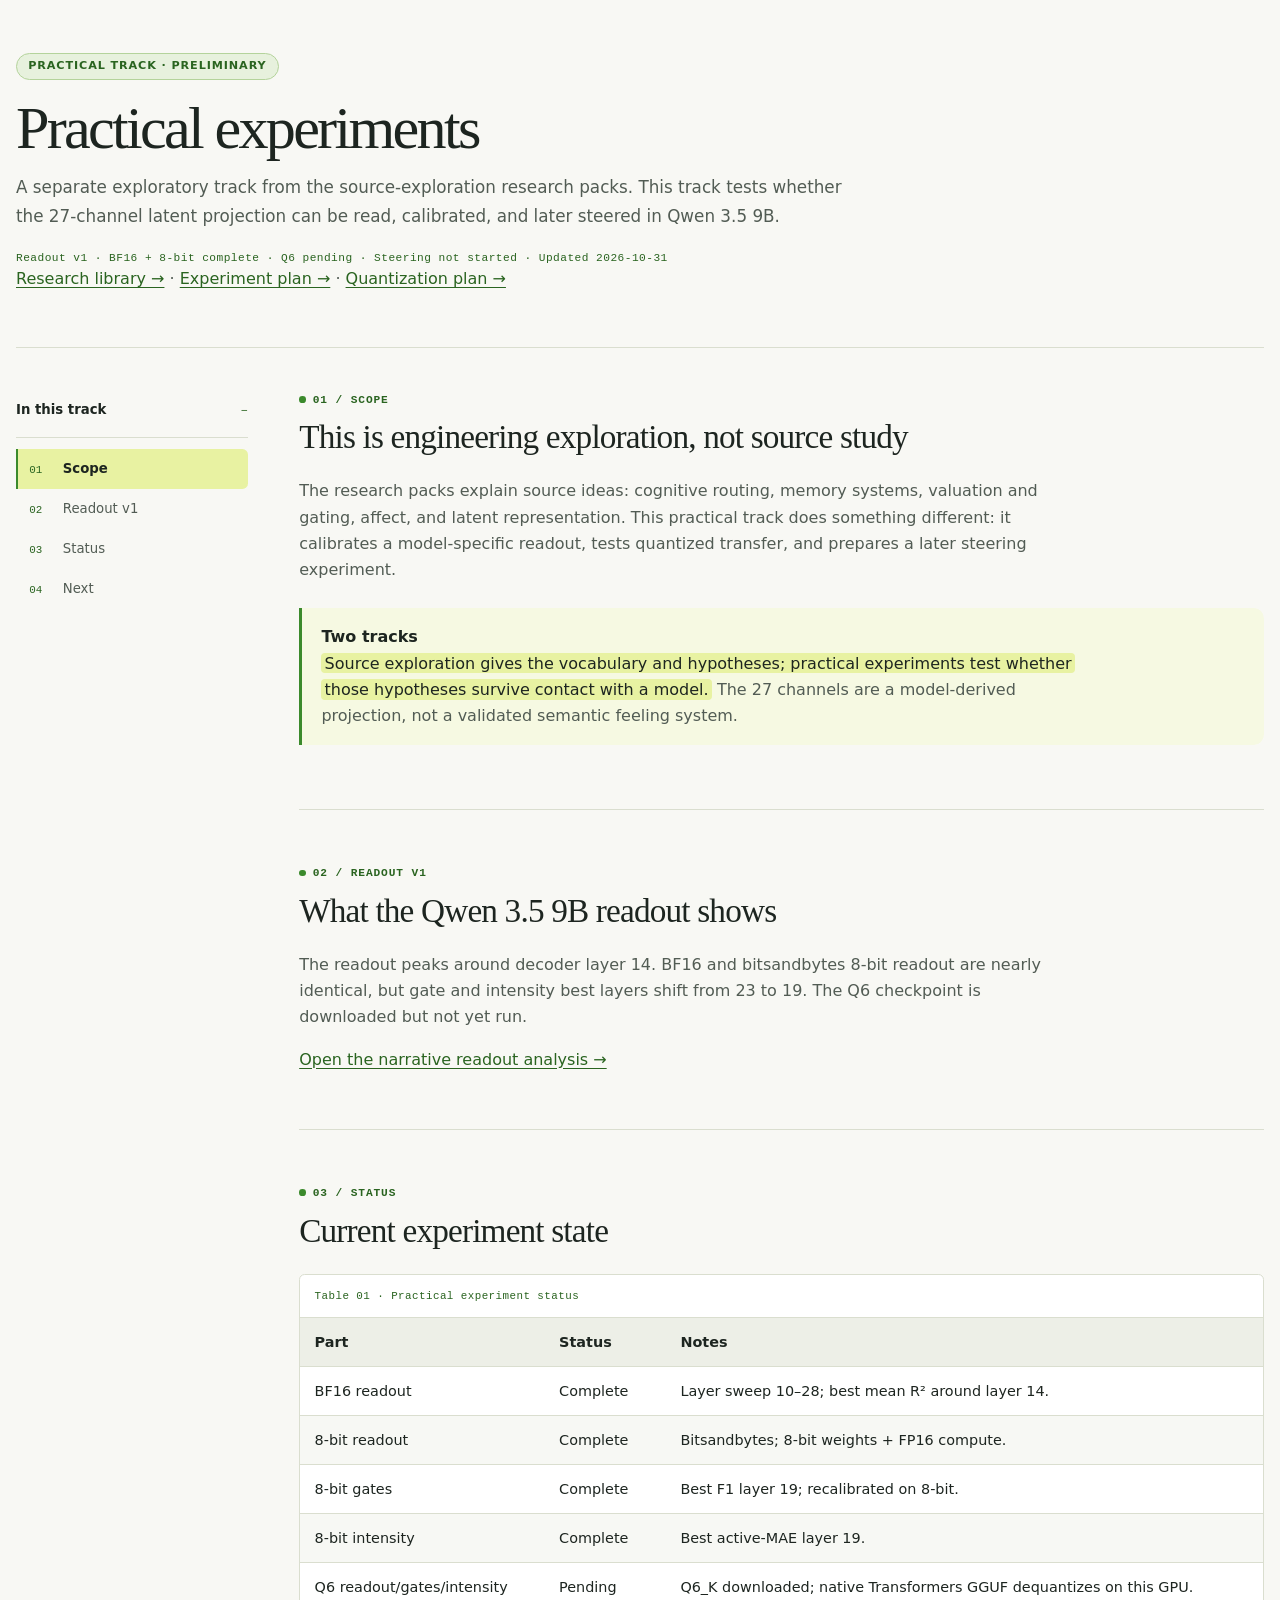
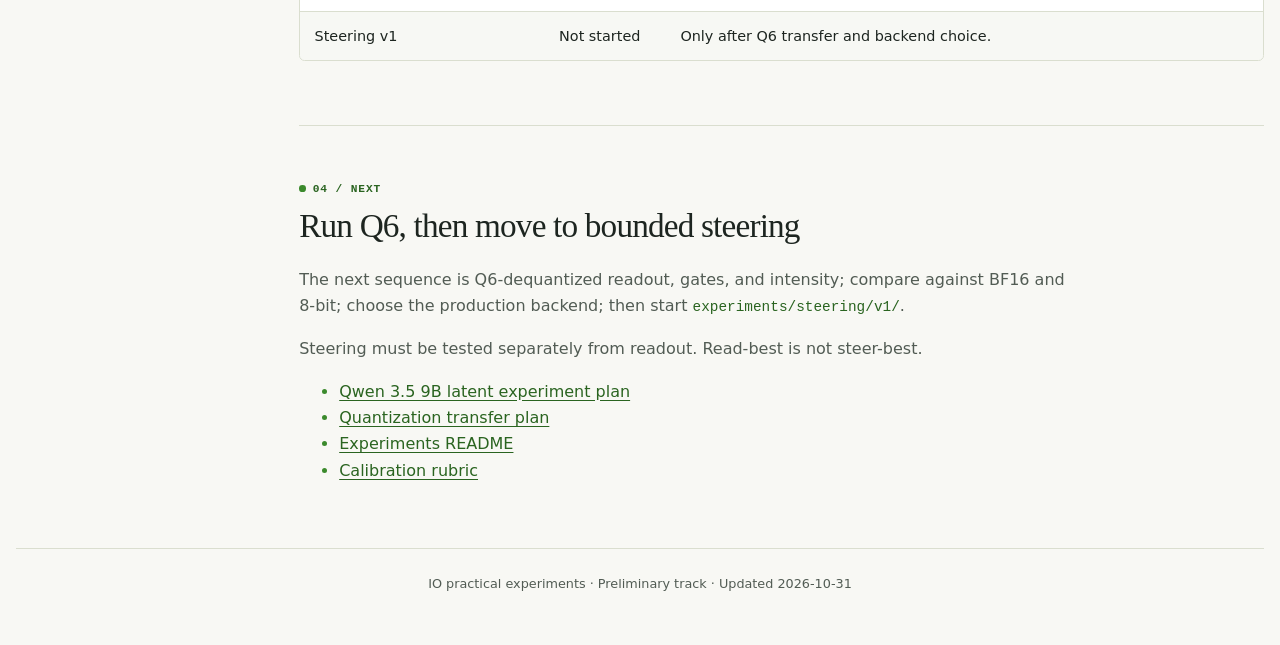
==== docs/experiments/index.html @ da0891d3 "Add Qwen latent readout experiment and separate practical track" ====
<!doctype html>
<html lang="en" data-io-theme="v2">
<head>
  <meta charset="utf-8">
  <meta name="viewport" content="width=device-width, initial-scale=1">
  <meta name="description" content="Practical exploratory track for the IO cognitive-systems work: Qwen 3.5 9B readout, quantization transfer, and pending steering experiments.">
  <title>Practical experiments · IO</title>
  <link rel="stylesheet" href="../assets/io-design-system.css">
  <link rel="stylesheet" href="../assets/io-research.css">
  <link rel="stylesheet" href="../assets/io-readout.css">
  <link rel="stylesheet" href="../assets/io-theme-v2.css">
  <script src="../assets/io-research.js" defer></script>
</head>
<body class="io-document io-research io-readout" id="top">
  <a class="skip-link" href="#main-content">Skip to main content</a>
  <div class="container">
    <header>
      <span class="badge">Practical track · Preliminary</span>
      <h1>Practical experiments</h1>
      <p class="subtitle">A separate exploratory track from the source-exploration research packs. This track tests whether the 27-channel latent projection can be read, calibrated, and later steered in Qwen 3.5 9B.</p>
      <p class="document-meta">Readout v1 · BF16 + 8-bit complete · Q6 pending · Steering not started · Updated 2026-10-31</p>
      <p><a href="../index.html">Research library →</a> · <a href="../notes/qwen-latent-experiment-plan.md">Experiment plan →</a> · <a href="../notes/quantization-transfer-plan.md">Quantization plan →</a></p>
    </header>

    <div class="research-layout">
      <nav class="research-index" aria-label="Table of contents">
        <details open>
          <summary>In this track <span class="index-toggle" aria-hidden="true"></span></summary>
          <ol>
            <li><a href="#scope"><span class="index-number" aria-hidden="true">01</span><span>Scope</span></a></li>
            <li><a href="#readout"><span class="index-number" aria-hidden="true">02</span><span>Readout v1</span></a></li>
            <li><a href="#status"><span class="index-number" aria-hidden="true">03</span><span>Status</span></a></li>
            <li><a href="#next"><span class="index-number" aria-hidden="true">04</span><span>Next</span></a></li>
          </ol>
        </details>
      </nav>

      <main id="main-content">
        <section id="scope">
          <span class="section-label">01 / Scope</span>
          <h2>This is engineering exploration, not source study</h2>
          <p>The research packs explain source ideas: cognitive routing, memory systems, valuation and gating, affect, and latent representation. This practical track does something different: it calibrates a model-specific readout, tests quantized transfer, and prepares a later steering experiment.</p>
          <aside class="callout">
            <strong>Two tracks</strong>
            <p><mark>Source exploration gives the vocabulary and hypotheses; practical experiments test whether those hypotheses survive contact with a model.</mark> The 27 channels are a model-derived projection, not a validated semantic feeling system.</p>
          </aside>
        </section>

        <section id="readout">
          <span class="section-label">02 / Readout v1</span>
          <h2>What the Qwen 3.5 9B readout shows</h2>
          <p>The readout peaks around decoder layer 14. BF16 and bitsandbytes 8-bit readout are nearly identical, but gate and intensity best layers shift from 23 to 19. The Q6 checkpoint is downloaded but not yet run.</p>
          <p><a href="qwen-latent-readout-analysis.html">Open the narrative readout analysis →</a></p>
        </section>

        <section id="status">
          <span class="section-label">03 / Status</span>
          <h2>Current experiment state</h2>
          <div class="table-container" role="region" aria-label="Experiment status, horizontally scrollable" tabindex="0">
            <table>
              <caption>Table 01 · Practical experiment status</caption>
              <thead><tr><th>Part</th><th>Status</th><th>Notes</th></tr></thead>
              <tbody>
                <tr><td>BF16 readout</td><td>Complete</td><td>Layer sweep 10–28; best mean R² around layer 14.</td></tr>
                <tr><td>8-bit readout</td><td>Complete</td><td>Bitsandbytes; 8-bit weights + FP16 compute.</td></tr>
                <tr><td>8-bit gates</td><td>Complete</td><td>Best F1 layer 19; recalibrated on 8-bit.</td></tr>
                <tr><td>8-bit intensity</td><td>Complete</td><td>Best active-MAE layer 19.</td></tr>
                <tr><td>Q6 readout/gates/intensity</td><td>Pending</td><td>Q6_K downloaded; native Transformers GGUF dequantizes on this GPU.</td></tr>
                <tr><td>Steering v1</td><td>Not started</td><td>Only after Q6 transfer and backend choice.</td></tr>
              </tbody>
            </table>
          </div>
        </section>

        <section id="next">
          <span class="section-label">04 / Next</span>
          <h2>Run Q6, then move to bounded steering</h2>
          <p>The next sequence is Q6-dequantized readout, gates, and intensity; compare against BF16 and 8-bit; choose the production backend; then start <code>experiments/steering/v1/</code>.</p>
          <p>Steering must be tested separately from readout. Read-best is not steer-best.</p>
          <ul>
            <li><a href="../notes/qwen-latent-experiment-plan.md">Qwen 3.5 9B latent experiment plan</a></li>
            <li><a href="../notes/quantization-transfer-plan.md">Quantization transfer plan</a></li>
            <li><a href="https://github.com/duiliocirino/io/blob/main/experiments/README.md">Experiments README</a></li>
            <li><a href="https://github.com/duiliocirino/io/blob/main/data/calibration/rubric.md">Calibration rubric</a></li>
          </ul>
        </section>
      </main>
    </div>

    <footer>IO practical experiments · Preliminary track · Updated 2026-10-31</footer>
  </div>
</body>
</html>
---- docs/assets/io-design-system.css ----
/*
 * Shared visual foundations for IO long-form documents, hybrid HTML decks, and
 * social carousels. Keep the palette and typography consistent; let each format
 * control its own layout.
 *
 * These tokens are design version 1 (orange). Version 2 lives in
 * io-theme-v2.css and only remaps tokens plus a few signature details, so every
 * colour below must stay a token or be derived from one with color-mix().
 */
:root {
  color-scheme: light;
  --io-paper: #f5f1e8;
  --io-paper-raised: #fbfaf7;
  --io-paper-muted: #ebe7dc;
  --io-ink: #302a26;
  --io-ink-muted: #665c53;
  /* Vivid orange for graphic signals; the darker shade keeps small text legible. */
  --io-accent: #e65000;
  --io-accent-deep: #b53c00;
  --io-accent-soft: #fff0e4;
  --io-accent-line: #e6b08b;
  --io-rule: #dcd4c5;
  --io-code: #eee9de;
  /* Highlights (<mark>) keep a fixed dark ink so they stay legible on any surface. */
  --io-highlight: #ffd9b8;
  --io-highlight-ink: #302a26;
  --io-display: Georgia, "Times New Roman", serif;
  --io-body: Inter, ui-sans-serif, system-ui, -apple-system, BlinkMacSystemFont, "Segoe UI", sans-serif;
  --io-mono: "SFMono-Regular", Consolas, "Liberation Mono", monospace;
  --io-radius: 0.65rem;
  --io-shadow: 0 12px 34px rgba(48, 42, 38, 0.08);
}

/* Base layer for every format in the system: long-form document, deck, and
 * social carousel. Format sheets add layout, never a new foundation. */
.io-document *,
.io-deck *,
.io-social * {
  box-sizing: border-box;
}

.io-document,
.io-deck,
.io-social {
  margin: 0;
  color: var(--io-ink);
  background: var(--io-paper);
  font: 16px/1.65 var(--io-body);
}

.io-document a,
.io-deck a,
.io-social a {
  color: var(--io-accent-deep);
  text-underline-offset: 0.18em;
}

.io-document a:hover,
.io-deck a:hover,
.io-social a:hover {
  color: var(--io-ink);
}

.io-document :focus-visible,
.io-deck :focus-visible,
.io-social :focus-visible {
  outline: 3px solid var(--io-accent);
  outline-offset: 3px;
}

.io-document .skip-link,
.io-deck .skip-link,
.io-social .skip-link {
  position: absolute;
  z-index: 20;
  top: 0.75rem;
  left: 0.75rem;
  padding: 0.65rem 0.9rem;
  transform: translateY(-160%);
  border-radius: 0.35rem;
  color: var(--io-paper-raised);
  background: var(--io-ink);
}

.io-document .skip-link:focus,
.io-deck .skip-link:focus,
.io-social .skip-link:focus {
  transform: translateY(0);
}

/* A phrase worth finding again. Use sparingly: a few per document, at most one
 * per slide or card. */
:is(.io-document, .io-deck, .io-social) mark {
  padding: 0 0.12em;
  border-radius: 0.12em;
  color: var(--io-highlight-ink);
  background: var(--io-highlight);
  -webkit-box-decoration-break: clone;
  box-decoration-break: clone;
}

/* Template-only preview control (io-theme-switch.js); finished pages declare a
 * single design version and do not include it. */
:is(.io-document, .io-deck, .io-social) .theme-switch {
  display: inline-flex;
  flex: 0 0 auto;
  gap: 2px;
  padding: 2px;
  border: 1px solid var(--io-rule);
  border-radius: 999px;
  background: var(--io-paper-raised);
  font: 0.68rem/1 var(--io-mono);
}

:is(.io-document, .io-deck, .io-social) .theme-switch[hidden] {
  display: none;
}

:is(.io-document, .io-deck, .io-social) .theme-switch button {
  min-width: 2.5rem;
  min-height: 2rem;
  padding: 0 0.7rem;
  border: 0;
  border-radius: 999px;
  color: var(--io-ink-muted);
  background: transparent;
  font: inherit;
  cursor: pointer;
}

:is(.io-document, .io-deck, .io-social) .theme-switch button[aria-pressed="true"] {
  color: var(--io-paper-raised);
  background: var(--io-ink);
}

/* In a document the switch sits above the header, aligned with the content edge. */
.io-document .container > .theme-switch {
  display: flex;
  width: fit-content;
  margin: 0 0 1.25rem auto;
}

.io-document .container > .theme-switch[hidden] {
  display: none;
}

/* Long-form reading layout */
.io-document {
  padding: clamp(1.5rem, 4vw, 3.5rem) 1rem;
}

.io-document .container {
  width: min(100%, 70rem);
  margin-inline: auto;
}

.io-document .container > header {
  margin-bottom: 2.4rem;
  padding-bottom: 2rem;
  border-bottom: 1px solid var(--io-rule);
}

.io-document .badge {
  display: inline-block;
  margin-bottom: 1rem;
  padding: 0.3rem 0.7rem;
  border: 1px solid var(--io-accent-line);
  border-radius: 999px;
  color: var(--io-accent-deep);
  background: var(--io-accent-soft);
  font: 700 0.7rem/1.3 var(--io-body);
  letter-spacing: 0.08em;
  text-transform: uppercase;
}

.io-document h1,
.io-document h2,
.io-document h3 {
  color: var(--io-ink);
  font-family: var(--io-display);
  font-weight: 500;
  text-wrap: balance;
}

.io-document h1 {
  max-width: 20ch;
  margin: 0 0 0.8rem;
  font-size: clamp(2.4rem, 5.5vw, 4rem);
  letter-spacing: -0.045em;
  line-height: 1.06;
}

.io-document .subtitle {
  max-width: 74ch;
  margin: 0;
  color: var(--io-ink-muted);
  font-size: 1.05rem;
  line-height: 1.7;
}

.io-document nav[aria-label] {
  margin: 0 0 3rem;
  padding: 1.15rem 1.3rem;
  border: 1px solid var(--io-rule);
  border-radius: var(--io-radius);
  background: var(--io-paper-muted);
}

.io-document nav[aria-label] ul {
  display: grid;
  grid-template-columns: repeat(auto-fit, minmax(min(100%, 15rem), 1fr));
  gap: 0.65rem 1.25rem;
  margin: 0;
  padding: 0;
  list-style: none;
}

.io-document nav[aria-label] a {
  font-size: 0.9rem;
  font-weight: 600;
  text-decoration: none;
}

.io-document nav[aria-label] a:hover {
  text-decoration: underline;
}

.io-document section {
  margin: 0 0 3.6rem;
  scroll-margin-top: 1.5rem;
}

.io-document h2 {
  margin: 0 0 1.3rem;
  padding-left: 0.85rem;
  border-left: 2px solid var(--io-accent);
  font-size: clamp(1.55rem, 3vw, 2rem);
  letter-spacing: -0.025em;
  line-height: 1.2;
}

.io-document h3 {
  margin: 1.5rem 0 0.65rem;
  font-size: 1.3rem;
  line-height: 1.25;
}

.io-document .section-label {
  display: block;
  margin-bottom: 0.55rem;
  color: var(--io-accent-deep);
  font: 700 0.7rem/1.4 var(--io-mono);
  letter-spacing: 0.08em;
  text-transform: uppercase;
}

.io-document p,
.io-document li {
  color: var(--io-ink-muted);
}

.io-document p {
  max-width: 76ch;
  margin: 0 0 1rem;
}

.io-document p strong,
.io-document li strong {
  color: var(--io-ink);
}

.io-document .callout {
  margin: 1.5rem 0;
  padding: 1rem 1.2rem;
  border-left: 3px solid var(--io-accent);
  border-radius: 0 var(--io-radius) var(--io-radius) 0;
  background: var(--io-paper-muted);
}

.io-document .callout ul {
  margin: 0.6rem 0 0;
  padding-left: 1.25rem;
}

.io-document .callout li + li {
  margin-top: 0.45rem;
}

.io-document .table-container {
  overflow-x: auto;
  margin: 1.5rem 0;
  border: 1px solid var(--io-rule);
  border-radius: var(--io-radius);
  background: var(--io-paper-raised);
}

.io-document table {
  width: 100%;
  border-collapse: collapse;
  text-align: left;
  font-size: 0.9rem;
}

.io-document th,
.io-document td {
  padding: 0.8rem 0.9rem;
  border-bottom: 1px solid var(--io-rule);
  vertical-align: top;
}

.io-document th {
  color: var(--io-ink);
  background: var(--io-paper-muted);
  font-weight: 700;
}

.io-document tr:last-child td {
  border-bottom: 0;
}

.io-document tbody tr:nth-child(even) td {
  background: color-mix(in srgb, var(--io-paper-muted) 45%, transparent);
}

.io-document .grid-27 {
  display: grid;
  grid-template-columns: repeat(auto-fill, minmax(min(100%, 18rem), 1fr));
  gap: 0.85rem;
  margin: 1.5rem 0;
}

.io-document .dimension-card {
  padding: 1rem;
  border: 1px solid var(--io-rule);
  border-radius: var(--io-radius);
  background: var(--io-paper-raised);
}

.io-document .dim-header {
  display: flex;
  justify-content: space-between;
  align-items: baseline;
  gap: 0.75rem;
  margin-bottom: 0.45rem;
}

.io-document .dim-name {
  color: var(--io-ink);
  font-size: 0.98rem;
  font-weight: 700;
}

.io-document .dim-index {
  flex: 0 0 auto;
  padding: 0.15rem 0.4rem;
  border-radius: 0.25rem;
  color: var(--io-accent-deep);
  background: var(--io-accent-soft);
  font: 0.72rem/1.5 var(--io-mono);
}

.io-document .dim-desc {
  margin: 0;
  color: var(--io-ink-muted);
  font-size: 0.84rem;
  line-height: 1.5;
}

.io-document pre {
  overflow-x: auto;
  margin: 1.25rem 0;
  padding: 1rem 1.15rem;
  border: 1px solid var(--io-rule);
  border-radius: var(--io-radius);
  color: var(--io-ink);
  background: var(--io-code);
  font: 0.82rem/1.6 var(--io-mono);
  tab-size: 2;
}

.io-document code {
  color: var(--io-accent-deep);
  font-family: var(--io-mono);
  font-size: 0.9em;
}

.io-document pre code {
  color: inherit;
  font-size: inherit;
}

.io-document .citation-list {
  margin: 0;
  padding: 0;
  list-style: none;
}

.io-document .citation-list li {
  margin-bottom: 1rem;
  padding-left: 2rem;
  text-indent: -2rem;
  font-size: 0.88rem;
}

.io-document .citation-list strong {
  color: var(--io-ink);
}

.io-document .container > footer {
  margin-top: 3rem;
  padding-top: 1.5rem;
  border-top: 1px solid var(--io-rule);
  color: var(--io-ink-muted);
  font-size: 0.8rem;
  text-align: center;
}

/* Hybrid presentation layout: 16:9 snap-scrolling slides on desktop. */
.io-deck {
  min-height: 100vh;
  background: var(--io-paper-muted);
  scroll-behavior: smooth;
  scroll-snap-type: y proximity;
  scroll-padding-top: 4.5rem;
}

.io-deck .deck-toolbar {
  position: sticky;
  z-index: 10;
  top: 0;
  display: flex;
  justify-content: space-between;
  align-items: center;
  gap: 1rem;
  padding: 0.65rem clamp(1rem, 3vw, 2.5rem);
  border-bottom: 1px solid color-mix(in srgb, var(--io-rule) 85%, transparent);
  background: color-mix(in srgb, var(--io-paper) 94%, transparent);
  backdrop-filter: blur(10px);
}

.io-deck .deck-brand {
  flex: 0 0 auto;
  color: var(--io-ink-muted);
  font: 0.7rem/1.4 var(--io-mono);
  letter-spacing: 0.04em;
  text-transform: uppercase;
}

.io-deck .deck-nav {
  display: flex;
  gap: 0.35rem;
  overflow-x: auto;
  padding: 0.15rem;
}

.io-deck .deck-nav a {
  flex: 0 0 auto;
  padding: 0.35rem 0.55rem;
  border-radius: 0.3rem;
  font-size: 0.72rem;
  font-weight: 650;
  text-decoration: none;
}

.io-deck .deck-nav a:hover,
.io-deck .deck-nav a:focus-visible {
  background: var(--io-accent-soft);
}

.io-deck .deck {
  padding: 0.25rem 1rem 2rem;
}

.io-deck .slide {
  position: relative;
  display: grid;
  grid-template-rows: 1fr auto;
  width: min(100%, 90vw, 90rem);
  aspect-ratio: 16 / 9;
  margin: clamp(1rem, 3vh, 2rem) auto;
  padding: clamp(2.2rem, 6vw, 5.5rem);
  overflow: hidden;
  border: 1px solid var(--io-rule);
  border-radius: var(--io-radius);
  background: var(--io-paper);
  box-shadow: var(--io-shadow);
  scroll-margin-top: 5rem;
  scroll-snap-align: center;
  scroll-snap-stop: always;
}

.io-deck .slide::before {
  position: absolute;
  top: 0;
  left: clamp(2.2rem, 6vw, 5.5rem);
  width: 3.25rem;
  height: 3px;
  background: var(--io-accent);
  content: "";
}

.io-deck .slide-content {
  align-self: center;
  max-width: 66rem;
}

.io-deck .slide-kicker {
  display: block;
  margin-bottom: 1.1rem;
  color: var(--io-accent-deep);
  font: 700 0.72rem/1.4 var(--io-mono);
  letter-spacing: 0.09em;
  text-transform: uppercase;
}

.io-deck .slide h1,
.io-deck .slide h2 {
  max-width: 18ch;
  margin: 0;
  color: var(--io-ink);
  font-family: var(--io-display);
  font-weight: 500;
  letter-spacing: -0.045em;
  line-height: 1.02;
  text-wrap: balance;
}

.io-deck .slide h1 {
  font-size: clamp(3rem, 7vw, 6.4rem);
}

.io-deck .slide h2 {
  font-size: clamp(2.5rem, 5.5vw, 4.8rem);
}

.io-deck .slide-lede {
  max-width: 60ch;
  margin: 1.25rem 0 0;
  color: var(--io-ink-muted);
  font-size: clamp(1rem, 1.7vw, 1.35rem);
  line-height: 1.55;
}

.io-deck .slide-copy {
  max-width: 65ch;
  margin: 1.25rem 0 0;
  color: var(--io-ink-muted);
  font-size: clamp(0.95rem, 1.35vw, 1.15rem);
}

.io-deck .slide-callout {
  max-width: 58ch;
  margin-top: 1.5rem;
  padding: 1rem 1.2rem;
  border-left: 3px solid var(--io-accent);
  border-radius: 0 var(--io-radius) var(--io-radius) 0;
  background: var(--io-paper-muted);
  color: var(--io-ink);
}

.io-deck .slide-facts {
  display: grid;
  grid-template-columns: repeat(3, minmax(0, 1fr));
  gap: 1rem;
  width: 100%;
  margin-top: 2rem;
}

.io-deck .slide-fact {
  padding: 1rem 1.1rem;
  border: 1px solid var(--io-rule);
  border-radius: var(--io-radius);
  background: var(--io-paper-raised);
}

.io-deck .slide-fact strong {
  display: block;
  margin-bottom: 0.3rem;
  color: var(--io-accent-deep);
  font-family: var(--io-display);
  font-size: clamp(1.5rem, 3vw, 2.3rem);
  font-weight: 500;
  line-height: 1.1;
}

.io-deck .slide-fact span {
  color: var(--io-ink-muted);
  font-size: 0.82rem;
}

.io-deck .slide-footer {
  display: flex;
  justify-content: space-between;
  align-items: end;
  gap: 1rem;
  margin-top: 1.5rem;
  color: var(--io-ink-muted);
  font: 0.68rem/1.4 var(--io-mono);
}

@media (max-width: 900px) {
  .io-document nav[aria-label] ul {
    grid-template-columns: 1fr;
  }

  .io-deck {
    scroll-snap-type: none;
  }

  .io-deck .deck-toolbar {
    align-items: flex-start;
    flex-direction: column;
    gap: 0.4rem;
    padding-block: 0.55rem;
  }

  .io-deck .deck-nav {
    width: 100%;
  }

  .io-deck .deck {
    padding: 0.4rem 0.5rem 1rem;
  }

  .io-deck .slide {
    width: 100%;
    min-height: min(78svh, 42rem);
    aspect-ratio: auto;
    margin: 0.5rem auto 1rem;
    padding: clamp(1.5rem, 6vw, 3rem);
    scroll-margin-top: 7rem;
  }

  .io-deck .slide::before {
    left: clamp(1.5rem, 6vw, 3rem);
  }

  .io-deck .slide-facts {
    grid-template-columns: 1fr;
    gap: 0.6rem;
    margin-top: 1.25rem;
  }

  .io-deck .slide-fact {
    padding: 0.7rem 0.85rem;
  }

  .io-deck .slide-fact strong {
    display: inline-block;
    margin: 0 0.5rem 0 0;
    font-size: 1.35rem;
  }
}

@media (max-width: 520px) {
  .io-document {
    padding-inline: 0.9rem;
  }

  .io-document .table-container {
    margin-inline: -0.35rem;
  }

  .io-document table {
    min-width: 42rem;
  }

  .io-deck .slide-footer {
    align-items: flex-start;
    flex-direction: column;
    gap: 0.3rem;
  }
}

@media (prefers-reduced-motion: reduce) {
  .io-deck {
    scroll-behavior: auto;
  }
}

@media print {
  :is(.io-document, .io-deck, .io-social) .theme-switch {
    display: none;
  }

  /* Documents may go to a greyscale printer, where a pale fill can vanish; the
   * underline keeps the emphasis. Slides and cards print as exact-colour pages. */
  .io-document mark {
    text-decoration: underline 0.08em;
    text-underline-offset: 0.18em;
  }

  :is(.io-document, .io-deck, .io-social) mark {
    print-color-adjust: exact;
    -webkit-print-color-adjust: exact;
  }

  .io-document {
    padding: 0;
    background: #fff;
    color: #111;
    font-size: 10pt;
  }

  .io-document .badge,
  .io-document nav[aria-label],
  .io-document .skip-link {
    display: none;
  }

  .io-document h1,
  .io-document h2,
  .io-document h3,
  .io-document p,
  .io-document li {
    color: #111;
  }

  .io-document .dimension-card,
  .io-document .callout,
  .io-document tr {
    break-inside: avoid;
  }

  .io-document .dimension-card,
  .io-document .callout,
  .io-document pre,
  .io-document th,
  .io-document td {
    border-color: #bbb;
    background: #fff !important;
    color: #111 !important;
    print-color-adjust: exact;
    -webkit-print-color-adjust: exact;
  }

  .io-deck {
    background: #fff;
    scroll-snap-type: none;
  }

  .io-deck .deck-toolbar,
  .io-deck .skip-link {
    display: none;
  }

  .io-deck .deck {
    padding: 0;
  }

  .io-deck .slide {
    width: 100%;
    min-height: 0;
    aspect-ratio: 16 / 9;
    margin: 0;
    border: 0;
    border-radius: 0;
    box-shadow: none;
    break-after: page;
  }
}
---- docs/assets/io-research.css ----
/*
 * Opt-in editorial refinements for long-form research documents.
 * Load after io-design-system.css and add .io-research to the body so other
 * documents and slide decks keep their current layout.
 */
.io-research .container {
  width: min(100%, 82rem);
}

.io-research .container > header {
  margin-bottom: 2.8rem;
  padding-bottom: 2.4rem;
}

.io-research h1 {
  max-width: 28ch;
  font-size: clamp(2.35rem, 4.7vw, 3.8rem);
  line-height: 1.08;
}

.io-research .subtitle {
  max-width: 78ch;
}

.io-research .document-meta {
  max-width: none;
  margin: 1.2rem 0 0;
  color: var(--io-accent-deep);
  font: 0.7rem/1.5 var(--io-mono);
  letter-spacing: 0.04em;
}

.io-research .research-layout {
  display: grid;
  grid-template-columns: 14.5rem minmax(0, 1fr);
  align-items: start;
  gap: clamp(2rem, 4vw, 4rem);
}

.io-research main {
  min-width: 0; /* Let tables and equations scroll locally rather than widening the page. */
}

/* A reading rail, not a second block competing with the article. */
.io-research nav.research-index {
  position: sticky;
  top: 1.5rem;
  max-height: calc(100dvh - 3rem);
  overflow-y: auto;
  margin: 0;
  padding: 0;
  border: 0;
  border-radius: 0;
  background: transparent;
  scrollbar-width: thin;
}

.io-research .research-index summary {
  display: flex;
  justify-content: space-between;
  align-items: baseline;
  gap: 0.75rem;
  padding: 0.4rem 0 1rem;
  border-bottom: 1px solid var(--io-rule);
  color: var(--io-ink);
  font-size: 0.83rem;
  font-weight: 700;
  cursor: pointer;
  list-style: none;
}

.io-research .research-index summary::-webkit-details-marker {
  display: none;
}

.io-research .index-toggle {
  color: var(--io-accent-deep);
  font: 0.72rem var(--io-mono);
}

.io-research .index-toggle::after {
  content: "+";
}

.io-research .research-index details[open] .index-toggle::after {
  content: "−";
}

.io-research .research-index ol {
  margin: 0.65rem 0;
  padding: 0;
  list-style: none;
}

.io-research nav.research-index a {
  display: grid;
  grid-template-columns: 1.45rem minmax(0, 1fr);
  align-items: baseline;
  gap: 0.65rem;
  padding: 0.65rem 0.7rem;
  border-left: 2px solid transparent;
  border-radius: 0 0.35rem 0.35rem 0;
  color: var(--io-ink-muted);
  font-size: 0.83rem;
  font-weight: 500;
  line-height: 1.45;
  text-decoration: none;
}

.io-research .index-number {
  color: var(--io-accent-deep);
  font: 0.68rem/1.5 var(--io-mono);
}

.io-research .research-index a:hover {
  color: var(--io-ink);
  background: var(--io-paper-muted);
}

.io-research .research-index a[aria-current="location"] {
  border-left-color: var(--io-accent);
  color: var(--io-accent-deep);
  background: var(--io-accent-soft);
  font-weight: 650;
}

.io-research main > section {
  margin-bottom: 3.5rem;
  padding-bottom: 2.5rem;
  border-bottom: 1px solid var(--io-rule);
  scroll-margin-top: 2rem;
}

.io-research main > section:last-child {
  margin-bottom: 0;
  padding-bottom: 0;
  border-bottom: 0;
}

.io-research h2 {
  padding-left: 0;
  border-left: 0; /* Section labels and fine rules supply the hierarchy here. */
  font-size: clamp(1.65rem, 2.6vw, 2.15rem);
  text-wrap: pretty;
}

.io-research .callout > p:last-child {
  margin-bottom: 0;
}

/* Native MathML keeps notation accessible and available offline. */
.io-research math {
  font-family: "STIX Two Math", "Cambria Math", "Latin Modern Math", math;
  font-size: 1.06em;
}

.io-research .formula-card {
  margin: 1.75rem 0;
  padding: clamp(1rem, 2.5vw, 1.65rem);
  border: 1px solid var(--io-rule);
  border-radius: var(--io-radius);
  background: var(--io-paper-raised);
  break-inside: avoid;
}

.io-research .formula-card figcaption {
  display: flex;
  justify-content: space-between;
  align-items: baseline;
  gap: 1rem;
  color: var(--io-ink);
  font-size: 0.85rem;
  font-weight: 650;
}

.io-research .equation-number {
  flex: 0 0 auto;
  color: var(--io-accent-deep);
  font: 0.72rem var(--io-mono);
}

.io-research .equation-scroll {
  overflow-x: auto;
  margin-block: 1.4rem;
  padding: 0.5rem 0.2rem 0.8rem;
  color: var(--io-ink);
  scrollbar-width: thin;
  scrollbar-color: var(--io-accent) var(--io-paper-muted);
}

.io-research .equation-scroll math {
  width: max-content;
  min-width: 100%;
  margin: 0;
  font-size: clamp(1.15rem, 1.8vw, 1.5rem);
}

.io-research .formula-card > p {
  margin: 0;
  font-size: 0.88rem;
}

.io-research .equation-hint {
  display: none;
}

.io-research .symbol-key {
  display: grid;
  grid-template-columns: repeat(2, minmax(0, 1fr));
  gap: 0.8rem 1.6rem;
  margin: 0;
  padding-top: 1.1rem;
  border-top: 1px solid var(--io-rule);
}

.io-research .symbol-key > div {
  display: grid;
  grid-template-columns: 3.2rem minmax(0, 1fr);
  align-items: baseline;
  gap: 0.55rem;
}

.io-research .symbol-key dt {
  color: var(--io-accent-deep);
}

.io-research .symbol-key dd {
  margin: 0;
  color: var(--io-ink-muted);
  font-size: 0.82rem;
  line-height: 1.5;
}

.io-research .implementation-note {
  padding-left: 1rem;
  border-left: 2px solid var(--io-accent);
  font-size: 0.9rem;
}

/* Dense reference material stays available without interrupting the reading route. */
.io-research .table-container {
  border-radius: 0.35rem;
}

.io-research table {
  min-width: 48rem;
  line-height: 1.55;
}

.io-research caption {
  padding: 0.8rem 0.9rem;
  border-bottom: 1px solid var(--io-rule);
  color: var(--io-accent-deep);
  font: 0.68rem/1.5 var(--io-mono);
  letter-spacing: 0.04em;
  text-align: left;
}

.io-research .schema-block {
  margin: 1.5rem 0;
  border: 1px solid var(--io-rule);
  border-radius: var(--io-radius);
  background: var(--io-paper-raised);
}

.io-research .schema-block summary {
  padding: 1rem 1.2rem;
  color: var(--io-accent-deep);
  font-size: 0.9rem;
  font-weight: 650;
  cursor: pointer;
}

.io-research .schema-hint {
  color: var(--io-ink-muted);
  font-weight: 400;
}

.io-research .schema-block pre {
  margin: 0;
  border: 0;
  border-top: 1px solid var(--io-rule);
  border-radius: 0 0 var(--io-radius) var(--io-radius);
  font-size: 0.78rem;
}

.io-research .citation-list {
  counter-reset: reference;
}

.io-research .citation-list li {
  position: relative;
  margin: 0;
  padding: 1rem 0 1rem 2.5rem;
  border-top: 1px solid var(--io-rule);
  overflow-wrap: anywhere;
  text-indent: 0;
  counter-increment: reference;
}

.io-research .citation-list li::before {
  position: absolute;
  top: 1.2rem;
  left: 0;
  color: var(--io-accent-deep);
  font: 0.68rem/1.5 var(--io-mono);
  content: counter(reference, decimal-leading-zero);
}

@media (max-width: 1100px) {
  .io-research .research-layout {
    grid-template-columns: minmax(0, 1fr);
    gap: 2.5rem;
  }

  .io-research nav.research-index {
    position: static;
    max-height: none;
    overflow: visible;
    padding: 1rem;
    border: 1px solid var(--io-rule);
    border-radius: var(--io-radius);
    background: var(--io-paper-raised);
  }

  .io-research .research-index ol {
    display: grid;
    grid-template-columns: repeat(2, minmax(0, 1fr));
    gap: 0.15rem 1rem;
  }
}

@media (max-width: 600px) {
  .io-research .research-index ol,
  .io-research .symbol-key {
    grid-template-columns: minmax(0, 1fr);
  }

  .io-research .container > header {
    margin-bottom: 1.6rem;
    padding-bottom: 1.6rem;
  }

  .io-research .badge {
    border: 0;
    border-radius: 0;
    padding: 0;
    background: transparent;
    font-size: 0.65rem;
    line-height: 1.6;
  }

  .io-research .subtitle {
    font-size: 0.95rem;
  }

  .io-research .formula-card figcaption {
    font-size: 0.8rem;
  }

  .io-research .formula-card .equation-hint {
    display: block;
    margin: -0.7rem 0 1rem;
    color: var(--io-ink-muted);
    font-size: 0.72rem;
  }

  .io-research .dim-desc {
    font-size: 0.9rem;
  }
}

@media print {
  .io-research .research-layout {
    display: block;
  }

  .io-research main > section {
    margin-bottom: 2rem;
    padding-bottom: 1.5rem;
  }

  .io-research h2,
  .io-research h3,
  .io-research .section-label {
    break-after: avoid-page;
  }

  .io-research .citation-list li,
  .io-research table {
    break-inside: avoid;
  }

  .io-research .formula-card {
    border-color: #bbb;
    background: #fff;
  }

  .io-research .formula-card .equation-hint {
    display: none;
  }

  .io-research .schema-block::details-content {
    display: block;
    content-visibility: visible;
  }

  .io-research .equation-scroll {
    overflow: visible;
  }

  .io-research .equation-scroll math {
    font-size: 12pt;
  }

  .io-research .table-container {
    overflow: visible;
  }

  .io-research table {
    min-width: 0;
    font-size: 8pt;
  }

  .io-research .schema-block pre {
    white-space: pre-wrap;
    overflow-wrap: anywhere;
    font-size: 8pt;
  }

  .io-research .symbol-key {
    grid-template-columns: repeat(2, minmax(0, 1fr));
  }
}
---- docs/assets/io-readout.css ----
/*
 * Opt-in data-display refinements for the Qwen readout analysis.
 * Load after io-research.css and before io-theme-v2.css.
 * The page remains readable without CSS; charts and status blocks are
 * decorative structure around already-visible values and captions.
 */
.io-readout .metric-grid {
  display: grid;
  grid-template-columns: repeat(auto-fit, minmax(min(100%, 11rem), 1fr));
  gap: 0.8rem;
  margin: 1.4rem 0;
}

.io-readout .metric {
  padding: 1rem;
  border: 1px solid var(--io-rule);
  border-radius: var(--io-radius);
  background: var(--io-paper-raised);
}

.io-readout .metric-label {
  display: block;
  color: var(--io-ink-muted);
  font: 0.68rem/1.4 var(--io-mono);
  letter-spacing: 0.05em;
  text-transform: uppercase;
}

.io-readout .metric-value {
  display: block;
  margin-top: 0.35rem;
  color: var(--io-accent-deep);
  font-family: var(--io-display);
  font-size: 1.45rem;
  font-weight: 600;
  line-height: 1.1;
}

.io-readout .metric-note {
  margin: 0.35rem 0 0;
  color: var(--io-ink-muted);
  font-size: 0.82rem;
  line-height: 1.45;
}

.io-readout .chart-card {
  margin: 1.6rem 0;
  padding: clamp(1rem, 2.2vw, 1.5rem);
  border: 1px solid var(--io-rule);
  border-radius: var(--io-radius);
  background: var(--io-paper-raised);
}

.io-readout .chart-card figcaption {
  margin-bottom: 0.9rem;
  color: var(--io-accent-deep);
  font: 0.72rem/1.55 var(--io-mono);
}

.io-readout .chart-card svg {
  display: block;
  width: 100%;
  height: auto;
}

.io-readout .chart-legend {
  display: flex;
  flex-wrap: wrap;
  gap: 0.8rem 1.2rem;
  margin: 0.8rem 0 0;
  color: var(--io-ink-muted);
  font-size: 0.78rem;
}

.io-readout .chart-legend span {
  display: inline-flex;
  align-items: center;
  gap: 0.4rem;
}

.io-readout .chart-legend i {
  display: inline-block;
  width: 1.2rem;
  height: 0.18rem;
  background: var(--io-accent);
  border-radius: 999px;
}

.io-readout .chart-legend i.secondary {
  background: var(--io-accent-line);
}

.io-readout .chart-legend i.tertiary {
  background: var(--io-ink-muted);
}

.io-readout .bar-list {
  display: grid;
  gap: 0.55rem;
  margin: 1rem 0;
}

.io-readout .bar-row {
  display: grid;
  grid-template-columns: minmax(8rem, 16rem) minmax(0, 1fr) auto;
  align-items: center;
  gap: 0.7rem;
}

.io-readout .bar-label {
  color: var(--io-ink);
  font-size: 0.84rem;
  font-weight: 650;
}

.io-readout .bar-track {
  height: 0.55rem;
  border-radius: 999px;
  background: var(--io-paper-muted);
  overflow: hidden;
}

.io-readout .bar-fill {
  height: 100%;
  border-radius: inherit;
  background: var(--io-accent);
}

.io-readout .bar-value {
  color: var(--io-accent-deep);
  font: 0.72rem/1.4 var(--io-mono);
  text-align: right;
}

.io-readout .heat-table td {
  text-align: center;
  font-variant-numeric: tabular-nums;
  font-size: 0.72rem;
}

.io-readout .heat-table th:first-child {
  position: sticky;
  left: 0;
  background: var(--io-paper-muted);
}

.io-readout .delta-positive {
  color: var(--io-accent-deep);
  font-weight: 650;
}

.io-readout .delta-negative {
  color: #8d3d3d;
  font-weight: 650;
}

.io-readout .pending {
  margin: 1.5rem 0;
  padding: 1.1rem 1.2rem;
  border: 1px dashed var(--io-accent-line);
  border-radius: var(--io-radius);
  background: var(--io-paper-muted);
}

.io-readout .pending strong {
  color: var(--io-accent-deep);
}

.io-readout .status-pill {
  display: inline-block;
  padding: 0.18rem 0.55rem;
  border: 1px solid var(--io-accent-line);
  border-radius: 999px;
  color: var(--io-accent-deep);
  background: var(--io-accent-soft);
  font: 0.65rem/1.4 var(--io-mono);
  letter-spacing: 0.05em;
  text-transform: uppercase;
}

.io-readout .note {
  margin: 0.8rem 0 0;
  color: var(--io-ink-muted);
  font-size: 0.86rem;
}

.io-readout .figure-note {
  margin: 0.7rem 0 0;
  color: var(--io-ink-muted);
  font-size: 0.8rem;
  line-height: 1.55;
}

@media (max-width: 600px) {
  .io-readout .bar-row {
    grid-template-columns: minmax(6rem, 10rem) minmax(0, 1fr) auto;
  }
}

@media print {
  .io-readout .chart-card,
  .io-readout .metric,
  .io-readout .pending {
    break-inside: avoid;
  }
}
---- docs/assets/io-theme-v2.css ----
/*
 * IO design version 2 — cleaner off-white paper, green structure, citron
 * highlights, and points as the signature element. Layouts and typography are
 * unchanged from version 1.
 *
 * Opt in per page: load this file after every other io-* stylesheet and add
 * data-io-theme="v2" to <html>. Remove the attribute to return to version 1;
 * the io repository tags that state as design-v1.
 *
 * Colour roles (contrast checked on every v2 surface):
 * - green is structure: links, labels, rules, bars, points, focus, and key
 *   figures. Text green is 6:1 or better; graphic green at least 3:1.
 * - citron is the highlighter on paper: <mark>, the current section or slide,
 *   and (paler) callouts. It is always a background behind dark ink.
 * - bright yellow appears only on the dark cover, where it is legible.
 * Colour is never the only carrier of meaning.
 *
 * Each rule is the attribute plus the version 1 selector it adjusts, so it
 * wins by specificity without !important and v1 stays untouched.
 */
:root[data-io-theme="v2"] {
  --io-paper: #f8f8f4;
  --io-paper-raised: #ffffff;
  --io-paper-muted: #edefe7;
  --io-ink: #1d2520;
  --io-ink-muted: #525c54;
  --io-accent: #3b8a2c;
  --io-accent-deep: #2a6420;
  --io-accent-soft: #e7f1dd;
  --io-accent-line: #b4d39b;
  --io-rule: #dadecf;
  --io-code: #eff1e9;
  --io-highlight: #e8f2a2;
  --io-highlight-soft: #f6f9e2;
  --io-highlight-ink: #1d2520;
  --io-point: #3b8a2c;
  --io-shadow: 0 12px 34px rgba(29, 37, 32, 0.07);
}

/* Highlights fill the line with a soft citron tone. A little extra space below
 * keeps descenders inside the fill at display sizes; side padding is capped so
 * a highlighted heading stays tight. */
[data-io-theme="v2"] :is(.io-document, .io-deck, .io-social) mark {
  padding: 0.04em min(0.2em, 0.5rem) 0.08em;
  border-radius: min(0.25em, 0.3rem);
}

[data-io-theme="v2"] ::selection {
  color: var(--io-highlight-ink);
  background: var(--io-highlight);
}

/* Callouts read as highlighted notes. */
[data-io-theme="v2"] .io-document .callout,
[data-io-theme="v2"] .io-deck .slide-callout,
[data-io-theme="v2"] .io-social .card-callout {
  background: var(--io-highlight-soft);
}

/* The reader's current position is highlighted, not just tinted. */
[data-io-theme="v2"] .io-research .research-index a[aria-current="location"] {
  color: var(--io-ink);
  background: var(--io-highlight);
}

[data-io-theme="v2"] .io-presentation .deck-nav a[aria-current="step"] {
  color: var(--io-highlight-ink);
  background: var(--io-highlight);
}

/* Large figures use the deep green: the brighter graphic green looks washed
 * out at display size. No stroke or fill: the numeral is already the focus. */
[data-io-theme="v2"] .io-presentation .semantic-stat strong,
[data-io-theme="v2"] .io-presentation .evidence-grid h3 {
  color: var(--io-accent-deep);
}

/* --- Points: the signature element -----------------------------------------
 * A point on a line, like a datum on an axis. The slide/card mark is a short
 * line ending in a point; column rules start with one; documents use points
 * for section labels and list markers. All points are decorative pseudo-
 * elements or markers, so assistive technology does not announce them. */
[data-io-theme="v2"] .io-deck .slide::before {
  /* Sits inside the top padding (never less than 1.5rem) rather than on the edge. */
  top: clamp(0.55rem, 1.6vw, 1.4rem);
  height: 10px;
  background:
    radial-gradient(circle closest-side, var(--io-point) 92%, transparent) 100% 50% / 10px 10px no-repeat,
    linear-gradient(var(--io-accent), var(--io-accent)) 0 50% / calc(100% - 14px) 2px no-repeat;
}

[data-io-theme="v2"] .io-social .card::before {
  top: 40px;
  width: 110px;
  height: 18px;
  background:
    radial-gradient(circle closest-side, var(--io-point) 92%, transparent) 100% 50% / 18px 18px no-repeat,
    linear-gradient(var(--io-accent), var(--io-accent)) 0 50% / calc(100% - 26px) 4px no-repeat;
}

[data-io-theme="v2"] .io-presentation .framework-grid li,
[data-io-theme="v2"] .io-social .card-fact,
[data-io-theme="v2"] .io-social .card-contrast-list li {
  position: relative;
}

/* A point where each column rule starts, centred on the 1px rule. */
[data-io-theme="v2"] .io-presentation .framework-grid li::before,
[data-io-theme="v2"] .io-social .card-fact::before,
[data-io-theme="v2"] .io-social .card-contrast-list li::before {
  position: absolute;
  top: -0.25rem;
  left: 0;
  width: 0.45rem;
  height: 0.45rem;
  border-radius: 50%;
  background: var(--io-point);
  content: "";
}

[data-io-theme="v2"] .io-social :is(.card-fact, .card-contrast-list li)::before {
  top: -0.65cqw;
  width: 1.2cqw;
  height: 1.2cqw;
}

[data-io-theme="v2"] .io-document .section-label::before {
  display: inline-block;
  width: 0.6em;
  height: 0.6em;
  margin-right: 0.6em;
  border-radius: 50%;
  background: var(--io-point);
  content: "";
}

[data-io-theme="v2"] .io-document li::marker {
  color: var(--io-accent);
}

/* --- Cover -------------------------------------------------------------------
 * The slide or card holding the title (h1) is inverted. Tokens are remapped on
 * that element, so everything inside adapts without its own rule. Labels use
 * a lighter green; bright yellow is the highlight and the point here (12:1),
 * while --io-highlight-ink is deliberately not remapped. */
[data-io-theme="v2"] .io-deck .slide:has(h1),
[data-io-theme="v2"] .io-social .card:has(h1) {
  --io-paper: #1b241e;
  --io-paper-raised: #222c25;
  --io-paper-muted: #26302a;
  --io-ink: #f8f8f4;
  --io-ink-muted: #c2cabd;
  --io-accent: #9ed36a;
  --io-accent-deep: #b8e28e;
  --io-accent-soft: #2c3b2a;
  --io-accent-line: #5d7a4c;
  --io-rule: #3b4840;
  --io-highlight: #fde047;
  --io-point: #fde047;
  color-scheme: dark;
}

/* Optional dot field: add .dot-field to a cover slide or card. Dots gather in
 * the top-right corner and fade out radially before they reach the title or
 * footer, so they never sit behind words. Painted as background layers, so the
 * card's ::after stays free for the safe-area guide. On the 1080 px social
 * canvas the dots are larger and sparser so image compression keeps them. */
[data-io-theme="v2"] .io-deck .slide.dot-field:has(h1) {
  background:
    radial-gradient(circle at 100% 0%, transparent 18%, var(--io-paper) 46%),
    radial-gradient(circle, color-mix(in srgb, var(--io-accent) 65%, transparent) 1.6px, transparent 2.1px) 0 0 / 16px 16px,
    var(--io-paper);
}

[data-io-theme="v2"] .io-social .card.dot-field:has(h1) {
  background:
    radial-gradient(circle at 100% 0%, transparent 20%, var(--io-paper) 50%),
    radial-gradient(circle, color-mix(in srgb, var(--io-accent) 65%, transparent) 3.2px, transparent 4px) 0 0 / 28px 28px,
    var(--io-paper);
}
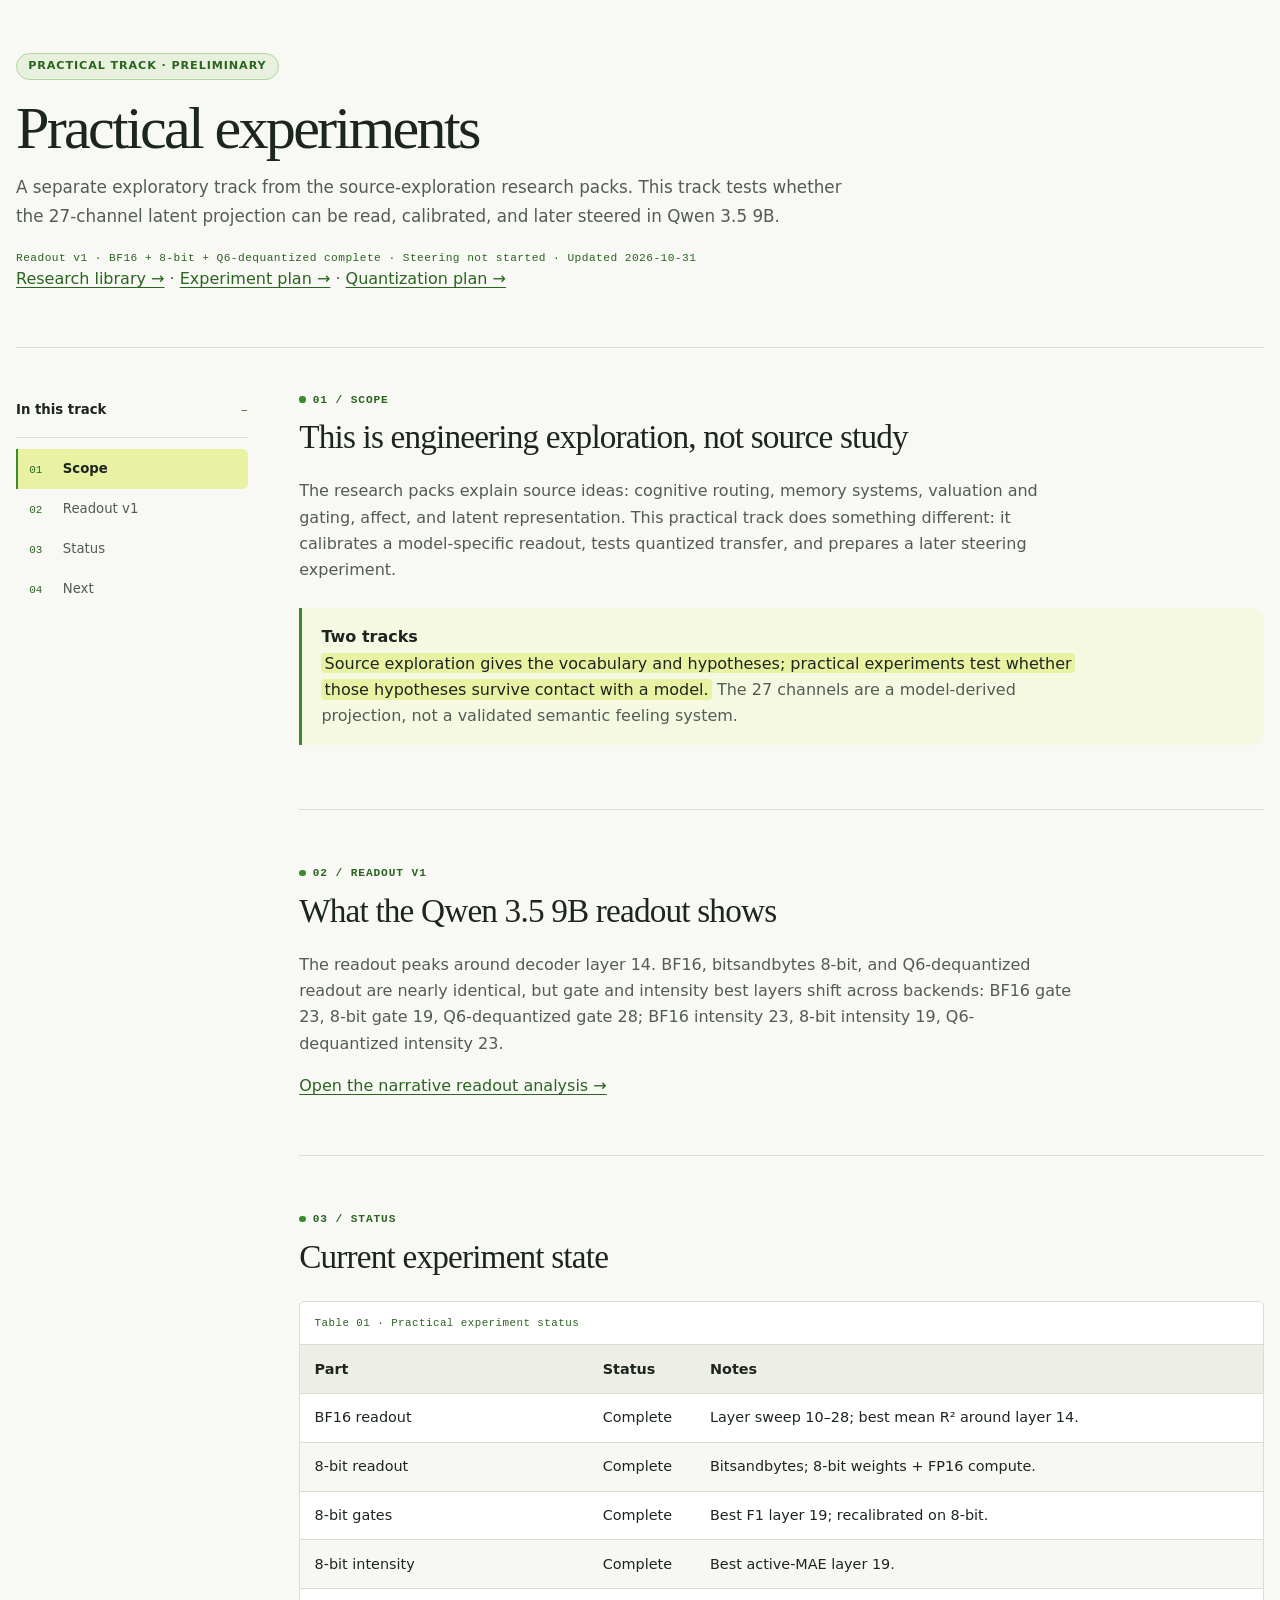
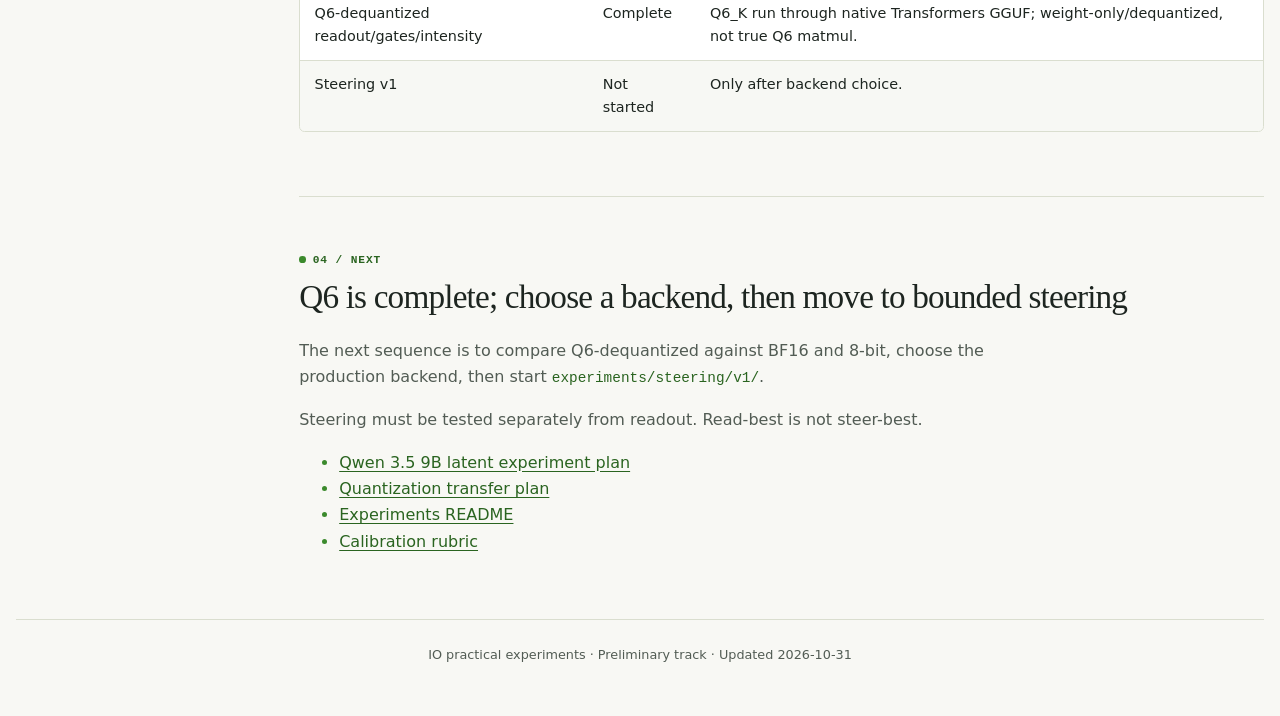
==== commit 9a214b58: "Added  Q6-dequantized analysis and reporting in experiments - Updated the quantization transfer plan" ====
--- a/docs/experiments/index.html
+++ b/docs/experiments/index.html
@@ -18,7 +18,7 @@
       <span class="badge">Practical track · Preliminary</span>
       <h1>Practical experiments</h1>
       <p class="subtitle">A separate exploratory track from the source-exploration research packs. This track tests whether the 27-channel latent projection can be read, calibrated, and later steered in Qwen 3.5 9B.</p>
-      <p class="document-meta">Readout v1 · BF16 + 8-bit complete · Q6 pending · Steering not started · Updated 2026-10-31</p>
+      <p class="document-meta">Readout v1 · BF16 + 8-bit + Q6-dequantized complete · Steering not started · Updated 2026-10-31</p>
       <p><a href="../index.html">Research library →</a> · <a href="../notes/qwen-latent-experiment-plan.md">Experiment plan →</a> · <a href="../notes/quantization-transfer-plan.md">Quantization plan →</a></p>
     </header>
 
@@ -49,7 +49,7 @@
         <section id="readout">
           <span class="section-label">02 / Readout v1</span>
           <h2>What the Qwen 3.5 9B readout shows</h2>
-          <p>The readout peaks around decoder layer 14. BF16 and bitsandbytes 8-bit readout are nearly identical, but gate and intensity best layers shift from 23 to 19. The Q6 checkpoint is downloaded but not yet run.</p>
+          <p>The readout peaks around decoder layer 14. BF16, bitsandbytes 8-bit, and Q6-dequantized readout are nearly identical, but gate and intensity best layers shift across backends: BF16 gate 23, 8-bit gate 19, Q6-dequantized gate 28; BF16 intensity 23, 8-bit intensity 19, Q6-dequantized intensity 23.</p>
           <p><a href="qwen-latent-readout-analysis.html">Open the narrative readout analysis →</a></p>
         </section>
 
@@ -65,8 +65,8 @@
                 <tr><td>8-bit readout</td><td>Complete</td><td>Bitsandbytes; 8-bit weights + FP16 compute.</td></tr>
                 <tr><td>8-bit gates</td><td>Complete</td><td>Best F1 layer 19; recalibrated on 8-bit.</td></tr>
                 <tr><td>8-bit intensity</td><td>Complete</td><td>Best active-MAE layer 19.</td></tr>
-                <tr><td>Q6 readout/gates/intensity</td><td>Pending</td><td>Q6_K downloaded; native Transformers GGUF dequantizes on this GPU.</td></tr>
-                <tr><td>Steering v1</td><td>Not started</td><td>Only after Q6 transfer and backend choice.</td></tr>
+                <tr><td>Q6-dequantized readout/gates/intensity</td><td>Complete</td><td>Q6_K run through native Transformers GGUF; weight-only/dequantized, not true Q6 matmul.</td></tr>
+                <tr><td>Steering v1</td><td>Not started</td><td>Only after backend choice.</td></tr>
               </tbody>
             </table>
           </div>
@@ -74,8 +74,8 @@
 
         <section id="next">
           <span class="section-label">04 / Next</span>
-          <h2>Run Q6, then move to bounded steering</h2>
-          <p>The next sequence is Q6-dequantized readout, gates, and intensity; compare against BF16 and 8-bit; choose the production backend; then start <code>experiments/steering/v1/</code>.</p>
+          <h2>Q6 is complete; choose a backend, then move to bounded steering</h2>
+          <p>The next sequence is to compare Q6-dequantized against BF16 and 8-bit, choose the production backend, then start <code>experiments/steering/v1/</code>.</p>
           <p>Steering must be tested separately from readout. Read-best is not steer-best.</p>
           <ul>
             <li><a href="../notes/qwen-latent-experiment-plan.md">Qwen 3.5 9B latent experiment plan</a></li>
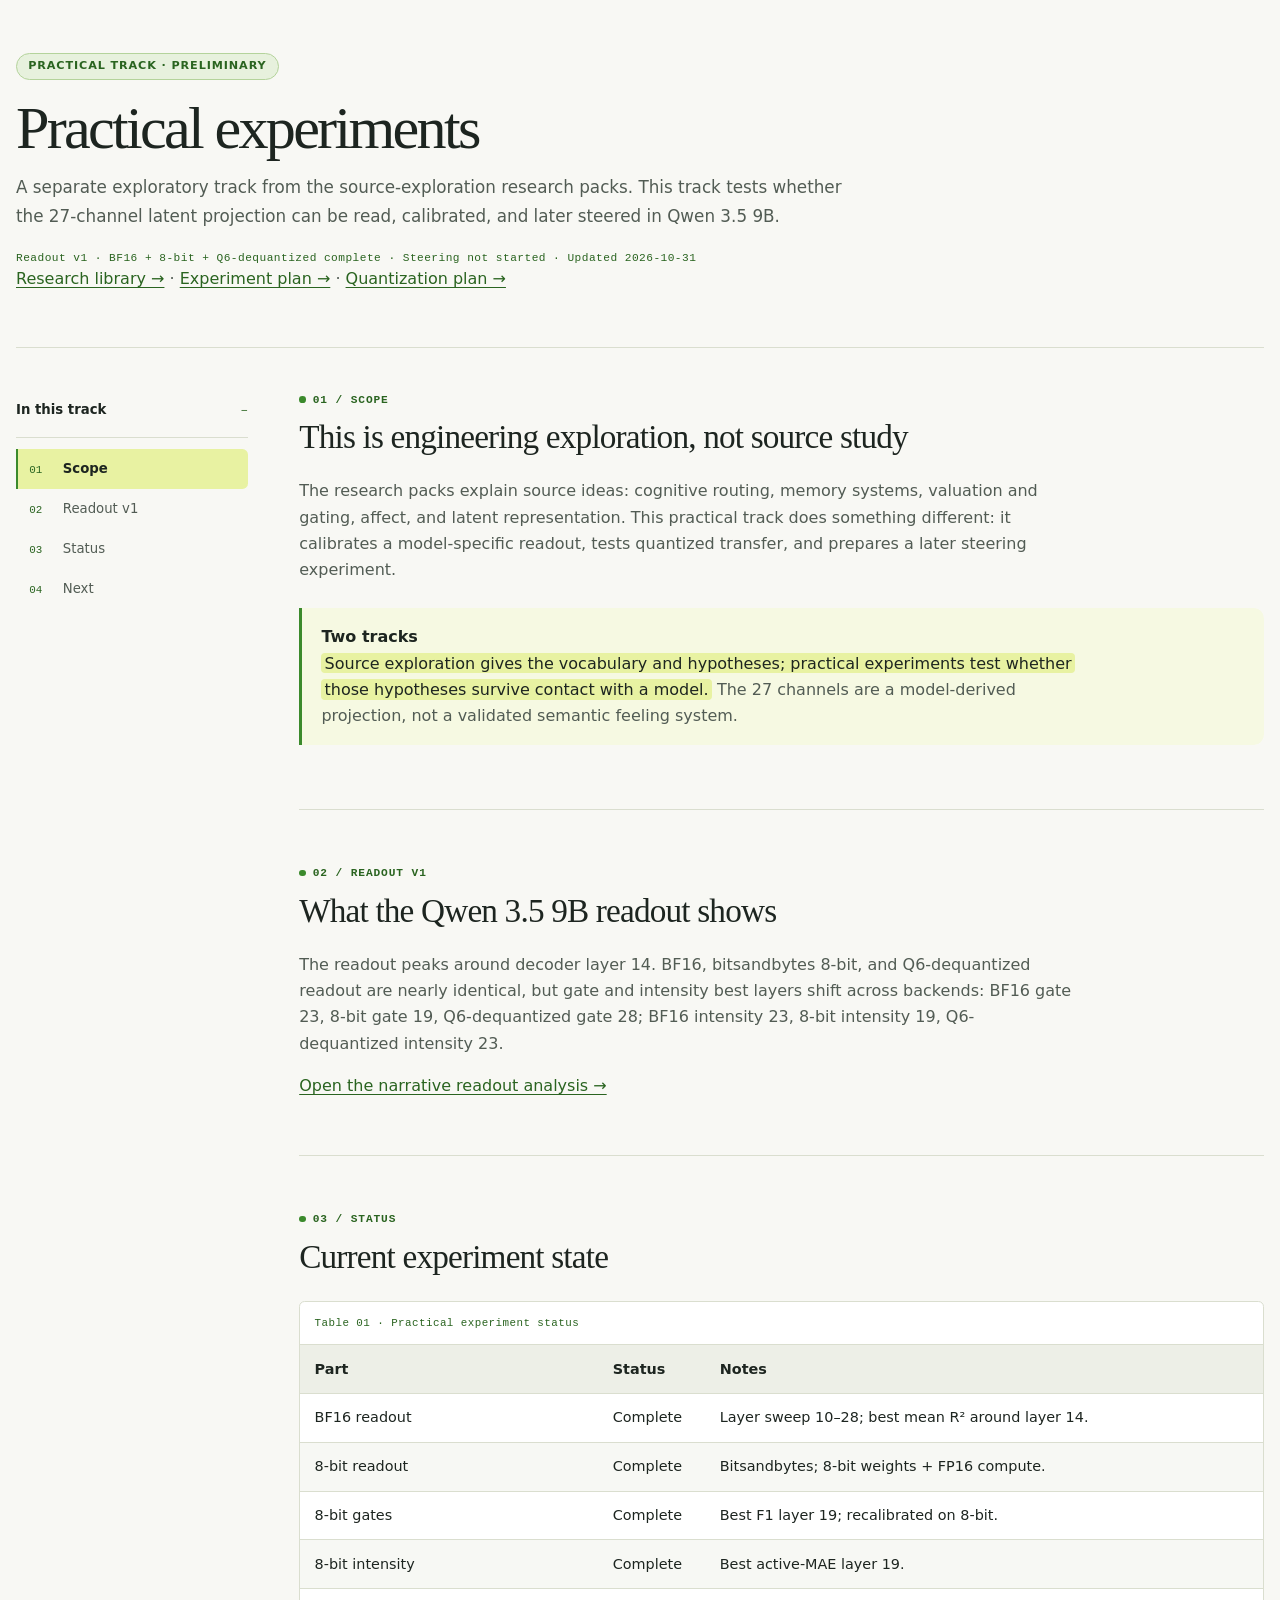
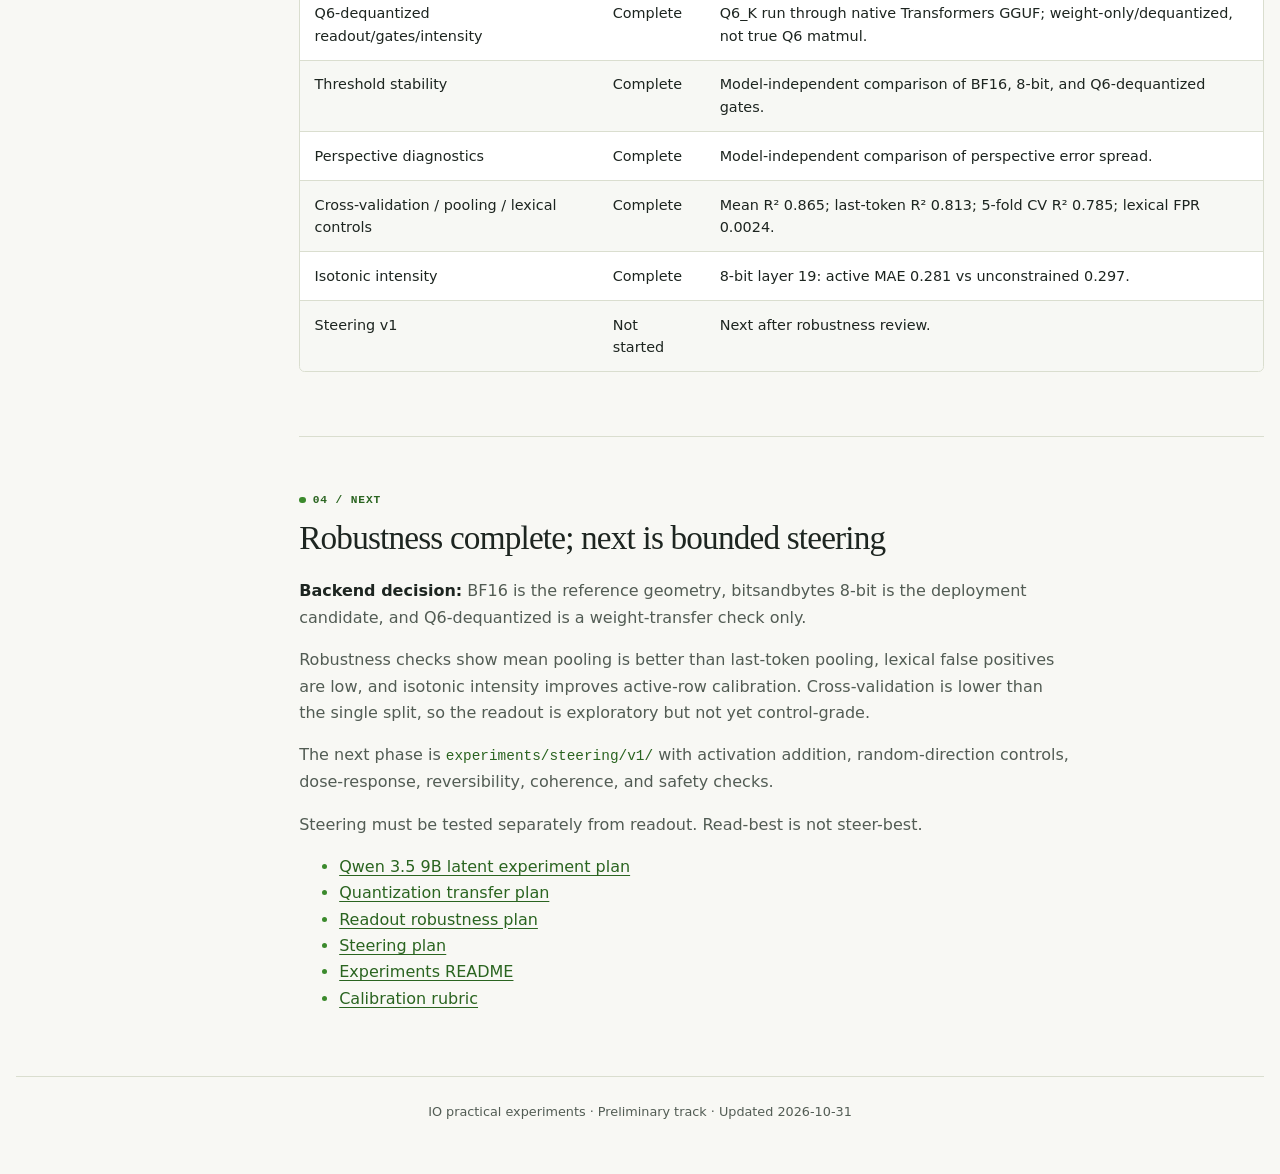
==== commit 36366c7d: "Document robustness results and add steering plan" ====
--- a/docs/experiments/index.html
+++ b/docs/experiments/index.html
@@ -66,7 +66,11 @@
                 <tr><td>8-bit gates</td><td>Complete</td><td>Best F1 layer 19; recalibrated on 8-bit.</td></tr>
                 <tr><td>8-bit intensity</td><td>Complete</td><td>Best active-MAE layer 19.</td></tr>
                 <tr><td>Q6-dequantized readout/gates/intensity</td><td>Complete</td><td>Q6_K run through native Transformers GGUF; weight-only/dequantized, not true Q6 matmul.</td></tr>
-                <tr><td>Steering v1</td><td>Not started</td><td>Only after backend choice.</td></tr>
+                <tr><td>Threshold stability</td><td>Complete</td><td>Model-independent comparison of BF16, 8-bit, and Q6-dequantized gates.</td></tr>
+                <tr><td>Perspective diagnostics</td><td>Complete</td><td>Model-independent comparison of perspective error spread.</td></tr>
+                <tr><td>Cross-validation / pooling / lexical controls</td><td>Complete</td><td>Mean R² 0.865; last-token R² 0.813; 5-fold CV R² 0.785; lexical FPR 0.0024.</td></tr>
+                <tr><td>Isotonic intensity</td><td>Complete</td><td>8-bit layer 19: active MAE 0.281 vs unconstrained 0.297.</td></tr>
+                <tr><td>Steering v1</td><td>Not started</td><td>Next after robustness review.</td></tr>
               </tbody>
             </table>
           </div>
@@ -74,12 +78,16 @@
 
         <section id="next">
           <span class="section-label">04 / Next</span>
-          <h2>Q6 is complete; choose a backend, then move to bounded steering</h2>
-          <p>The next sequence is to compare Q6-dequantized against BF16 and 8-bit, choose the production backend, then start <code>experiments/steering/v1/</code>.</p>
+          <h2>Robustness complete; next is bounded steering</h2>
+          <p><strong>Backend decision:</strong> BF16 is the reference geometry, bitsandbytes 8-bit is the deployment candidate, and Q6-dequantized is a weight-transfer check only.</p>
+          <p>Robustness checks show mean pooling is better than last-token pooling, lexical false positives are low, and isotonic intensity improves active-row calibration. Cross-validation is lower than the single split, so the readout is exploratory but not yet control-grade.</p>
+          <p>The next phase is <code>experiments/steering/v1/</code> with activation addition, random-direction controls, dose-response, reversibility, coherence, and safety checks.</p>
           <p>Steering must be tested separately from readout. Read-best is not steer-best.</p>
           <ul>
             <li><a href="../notes/qwen-latent-experiment-plan.md">Qwen 3.5 9B latent experiment plan</a></li>
             <li><a href="../notes/quantization-transfer-plan.md">Quantization transfer plan</a></li>
+            <li><a href="../notes/readout-robustness-plan.md">Readout robustness plan</a></li>
+            <li><a href="../notes/steering-plan.md">Steering plan</a></li>
             <li><a href="https://github.com/duiliocirino/io/blob/main/experiments/README.md">Experiments README</a></li>
             <li><a href="https://github.com/duiliocirino/io/blob/main/data/calibration/rubric.md">Calibration rubric</a></li>
           </ul>
